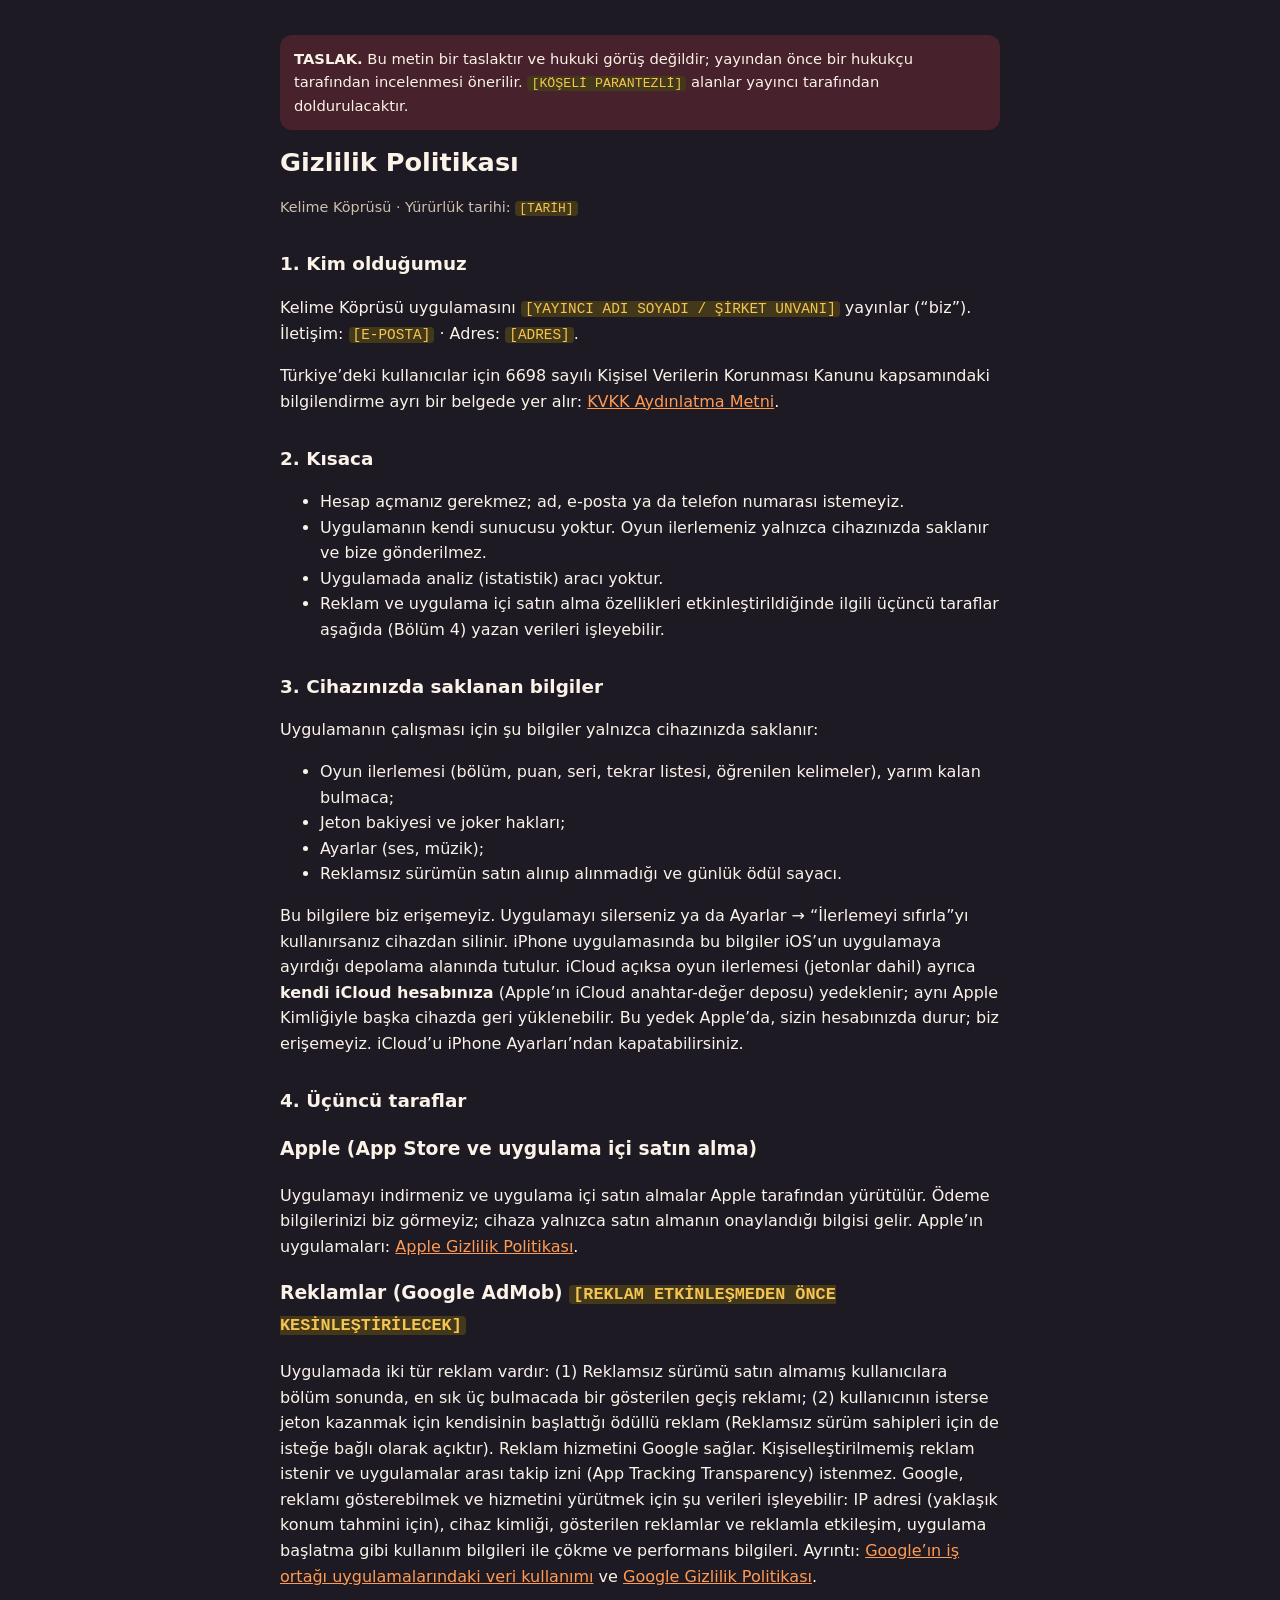
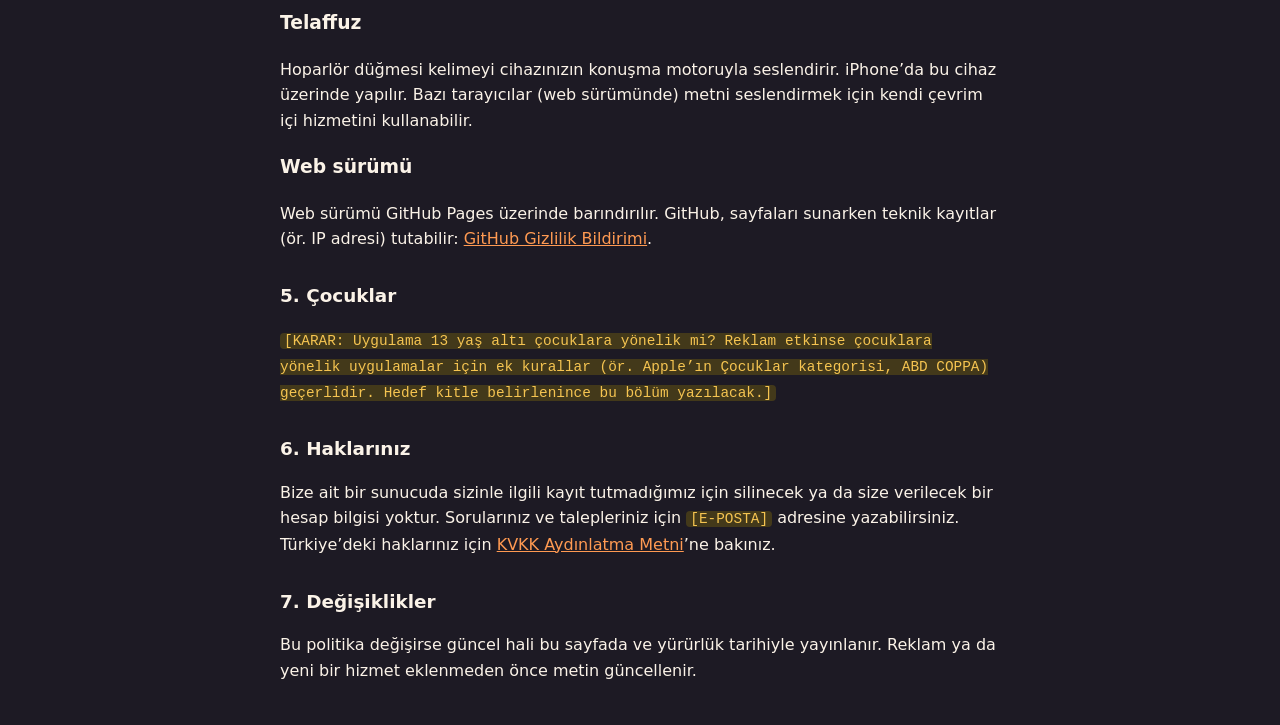
==== yasal/gizlilik.html @ b22318c0 "Test sürümü: gelir modeli taslağı (web'de kapalı), iCloud yedeği, yasal taslaklar (f4cab21)" ====
<!doctype html>
<html lang="tr">
  <head>
    <meta charset="UTF-8" />
    <meta name="viewport" content="width=device-width, initial-scale=1, viewport-fit=cover" />
    <meta name="robots" content="noindex" />
    <title>Gizlilik Politikası · Kelime Köprüsü</title>
    <link rel="stylesheet" href="./yasal.css" />
  </head>
  <body>
    <main>
      <p class="draft">
        <strong>TASLAK.</strong> Bu metin bir taslaktır ve hukuki görüş değildir; yayından önce bir hukukçu tarafından incelenmesi
        önerilir. <span class="ph">[KÖŞELİ PARANTEZLİ]</span> alanlar yayıncı tarafından doldurulacaktır.
      </p>
      <h1>Gizlilik Politikası</h1>
      <p class="muted">Kelime Köprüsü · Yürürlük tarihi: <span class="ph">[TARİH]</span></p>

      <h2>1. Kim olduğumuz</h2>
      <p>
        Kelime Köprüsü uygulamasını <span class="ph">[YAYINCI ADI SOYADI / ŞİRKET UNVANI]</span> yayınlar
        (“biz”). İletişim: <span class="ph">[E-POSTA]</span> · Adres: <span class="ph">[ADRES]</span>.
      </p>
      <p>
        Türkiye’deki kullanıcılar için 6698 sayılı Kişisel Verilerin Korunması Kanunu kapsamındaki bilgilendirme ayrı bir belgede
        yer alır: <a href="./kvkk.html">KVKK Aydınlatma Metni</a>.
      </p>

      <h2>2. Kısaca</h2>
      <ul>
        <li>Hesap açmanız gerekmez; ad, e-posta ya da telefon numarası istemeyiz.</li>
        <li>Uygulamanın kendi sunucusu yoktur. Oyun ilerlemeniz yalnızca cihazınızda saklanır ve bize gönderilmez.</li>
        <li>Uygulamada analiz (istatistik) aracı yoktur.</li>
        <li>
          Reklam ve uygulama içi satın alma özellikleri etkinleştirildiğinde ilgili üçüncü taraflar aşağıda (Bölüm 4) yazan verileri
          işleyebilir.
        </li>
      </ul>

      <h2>3. Cihazınızda saklanan bilgiler</h2>
      <p>Uygulamanın çalışması için şu bilgiler yalnızca cihazınızda saklanır:</p>
      <ul>
        <li>Oyun ilerlemesi (bölüm, puan, seri, tekrar listesi, öğrenilen kelimeler), yarım kalan bulmaca;</li>
        <li>Jeton bakiyesi ve joker hakları;</li>
        <li>Ayarlar (ses, müzik);</li>
        <li>Reklamsız sürümün satın alınıp alınmadığı ve günlük ödül sayacı.</li>
      </ul>
      <p>
        Bu bilgilere biz erişemeyiz. Uygulamayı silerseniz ya da Ayarlar → “İlerlemeyi sıfırla”yı kullanırsanız cihazdan silinir.
        iPhone uygulamasında bu bilgiler iOS’un uygulamaya ayırdığı depolama alanında tutulur. iCloud açıksa oyun ilerlemesi
        (jetonlar dahil) ayrıca <strong>kendi iCloud hesabınıza</strong> (Apple’ın iCloud anahtar-değer deposu) yedeklenir; aynı Apple
        Kimliğiyle başka cihazda geri yüklenebilir. Bu yedek Apple’da, sizin hesabınızda durur; biz erişemeyiz. iCloud’u iPhone
        Ayarları’ndan kapatabilirsiniz.
      </p>

      <h2>4. Üçüncü taraflar</h2>
      <h3>Apple (App Store ve uygulama içi satın alma)</h3>
      <p>
        Uygulamayı indirmeniz ve uygulama içi satın almalar Apple tarafından yürütülür. Ödeme bilgilerinizi biz görmeyiz; cihaza
        yalnızca satın almanın onaylandığı bilgisi gelir. Apple’ın uygulamaları:
        <a href="https://www.apple.com/legal/privacy/" rel="noopener">Apple Gizlilik Politikası</a>.
      </p>
      <h3>Reklamlar (Google AdMob) <span class="ph">[REKLAM ETKİNLEŞMEDEN ÖNCE KESİNLEŞTİRİLECEK]</span></h3>
      <p>
        Uygulamada iki tür reklam vardır: (1) Reklamsız sürümü satın almamış kullanıcılara bölüm sonunda, en sık üç bulmacada
        bir gösterilen geçiş reklamı; (2) kullanıcının isterse jeton kazanmak için kendisinin başlattığı ödüllü reklam (Reklamsız
        sürüm sahipleri için de isteğe bağlı olarak açıktır). Reklam hizmetini Google sağlar. Kişiselleştirilmemiş reklam istenir ve uygulamalar arası takip izni (App Tracking Transparency)
        istenmez. Google, reklamı gösterebilmek ve hizmetini yürütmek için şu verileri işleyebilir: IP adresi (yaklaşık konum
        tahmini için), cihaz kimliği, gösterilen reklamlar ve reklamla etkileşim, uygulama başlatma gibi kullanım bilgileri ile
        çökme ve performans bilgileri. Ayrıntı:
        <a href="https://policies.google.com/technologies/partner-sites" rel="noopener">Google’ın iş ortağı uygulamalarındaki veri kullanımı</a>
        ve <a href="https://policies.google.com/privacy" rel="noopener">Google Gizlilik Politikası</a>.
      </p>
      <h3>Telaffuz</h3>
      <p>
        Hoparlör düğmesi kelimeyi cihazınızın konuşma motoruyla seslendirir. iPhone’da bu cihaz üzerinde yapılır. Bazı tarayıcılar
        (web sürümünde) metni seslendirmek için kendi çevrim içi hizmetini kullanabilir.
      </p>
      <h3>Web sürümü</h3>
      <p>
        Web sürümü GitHub Pages üzerinde barındırılır. GitHub, sayfaları sunarken teknik kayıtlar (ör. IP adresi) tutabilir:
        <a href="https://docs.github.com/site-policy/privacy-policies/github-general-privacy-statement" rel="noopener">GitHub Gizlilik Bildirimi</a>.
      </p>

      <h2>5. Çocuklar</h2>
      <p>
        <span class="ph">[KARAR: Uygulama 13 yaş altı çocuklara yönelik mi? Reklam etkinse çocuklara yönelik uygulamalar için ek
        kurallar (ör. Apple’ın Çocuklar kategorisi, ABD COPPA) geçerlidir. Hedef kitle belirlenince bu bölüm yazılacak.]</span>
      </p>

      <h2>6. Haklarınız</h2>
      <p>
        Bize ait bir sunucuda sizinle ilgili kayıt tutmadığımız için silinecek ya da size verilecek bir hesap bilgisi yoktur.
        Sorularınız ve talepleriniz için <span class="ph">[E-POSTA]</span> adresine yazabilirsiniz. Türkiye’deki haklarınız için
        <a href="./kvkk.html">KVKK Aydınlatma Metni</a>’ne bakınız.
      </p>

      <h2>7. Değişiklikler</h2>
      <p>
        Bu politika değişirse güncel hali bu sayfada ve yürürlük tarihiyle yayınlanır. Reklam ya da yeni bir hizmet eklenmeden önce
        metin güncellenir.
      </p>
    </main>
  </body>
</html>
---- yasal/yasal.css ----
:root {
  color-scheme: dark;
  --bg: #1d1a24;
  --surface: #2a2533;
  --text: #fbf3e8;
  --muted: #cdbfae;
  --accent: #ff9a52;
  --warn-bg: #47212c;
}
html,
body {
  margin: 0;
  background: var(--bg);
  color: var(--text);
  font-family: system-ui, -apple-system, 'Segoe UI', Arial, sans-serif;
  line-height: 1.6;
}
main {
  max-width: 720px;
  margin: 0 auto;
  padding: max(20px, env(safe-area-inset-top)) 16px max(32px, env(safe-area-inset-bottom));
}
h1 {
  font-size: 1.6rem;
  line-height: 1.25;
}
h2 {
  font-size: 1.15rem;
  margin-top: 1.6em;
}
a {
  color: var(--accent);
}
.draft {
  padding: 12px 14px;
  border-radius: 12px;
  background: var(--warn-bg);
  font-size: 0.92rem;
}
.ph {
  padding: 0 4px;
  border-radius: 4px;
  background: #43391a;
  color: #f5c451;
  font-family: ui-monospace, Menlo, Consolas, monospace;
  font-size: 0.9em;
}
.muted {
  color: var(--muted);
  font-size: 0.9rem;
}
table {
  width: 100%;
  border-collapse: collapse;
  font-size: 0.92rem;
}
th,
td {
  text-align: left;
  vertical-align: top;
  padding: 6px 8px;
  border-bottom: 1px solid #463d52;
}
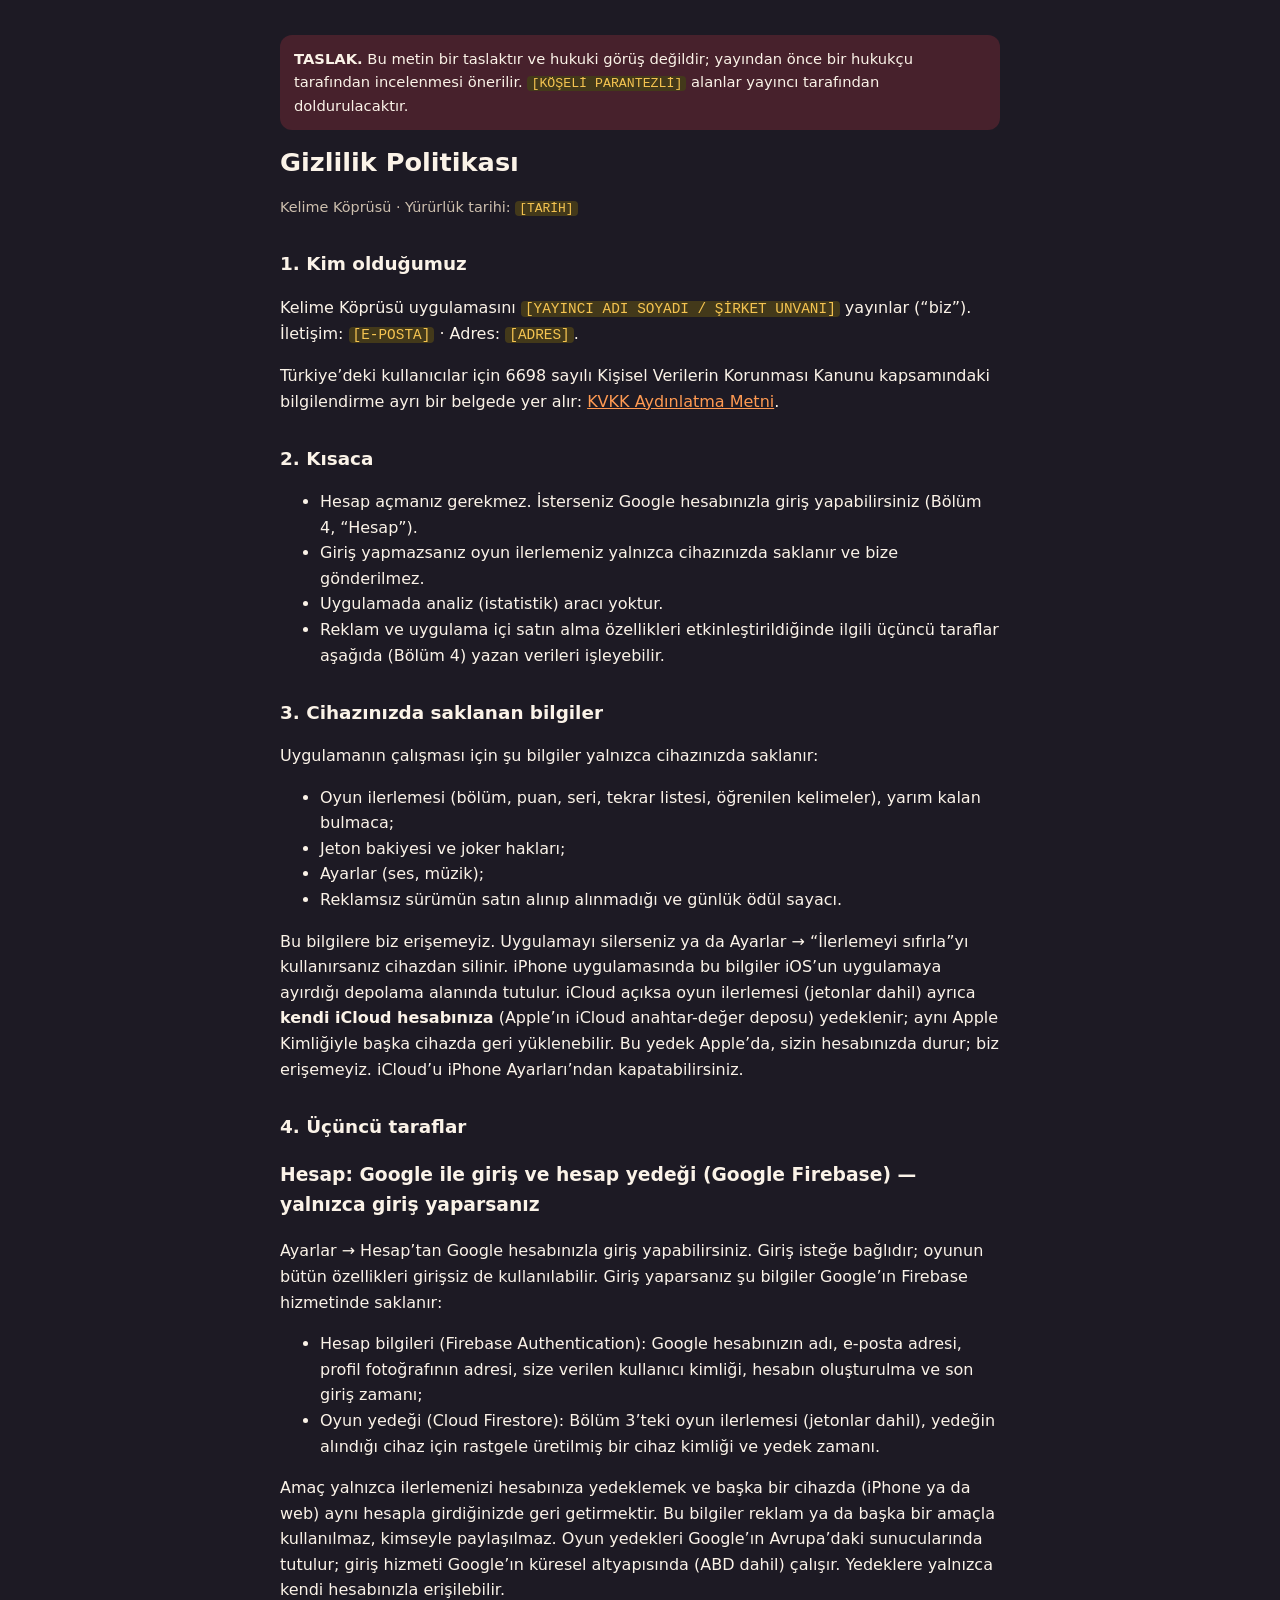
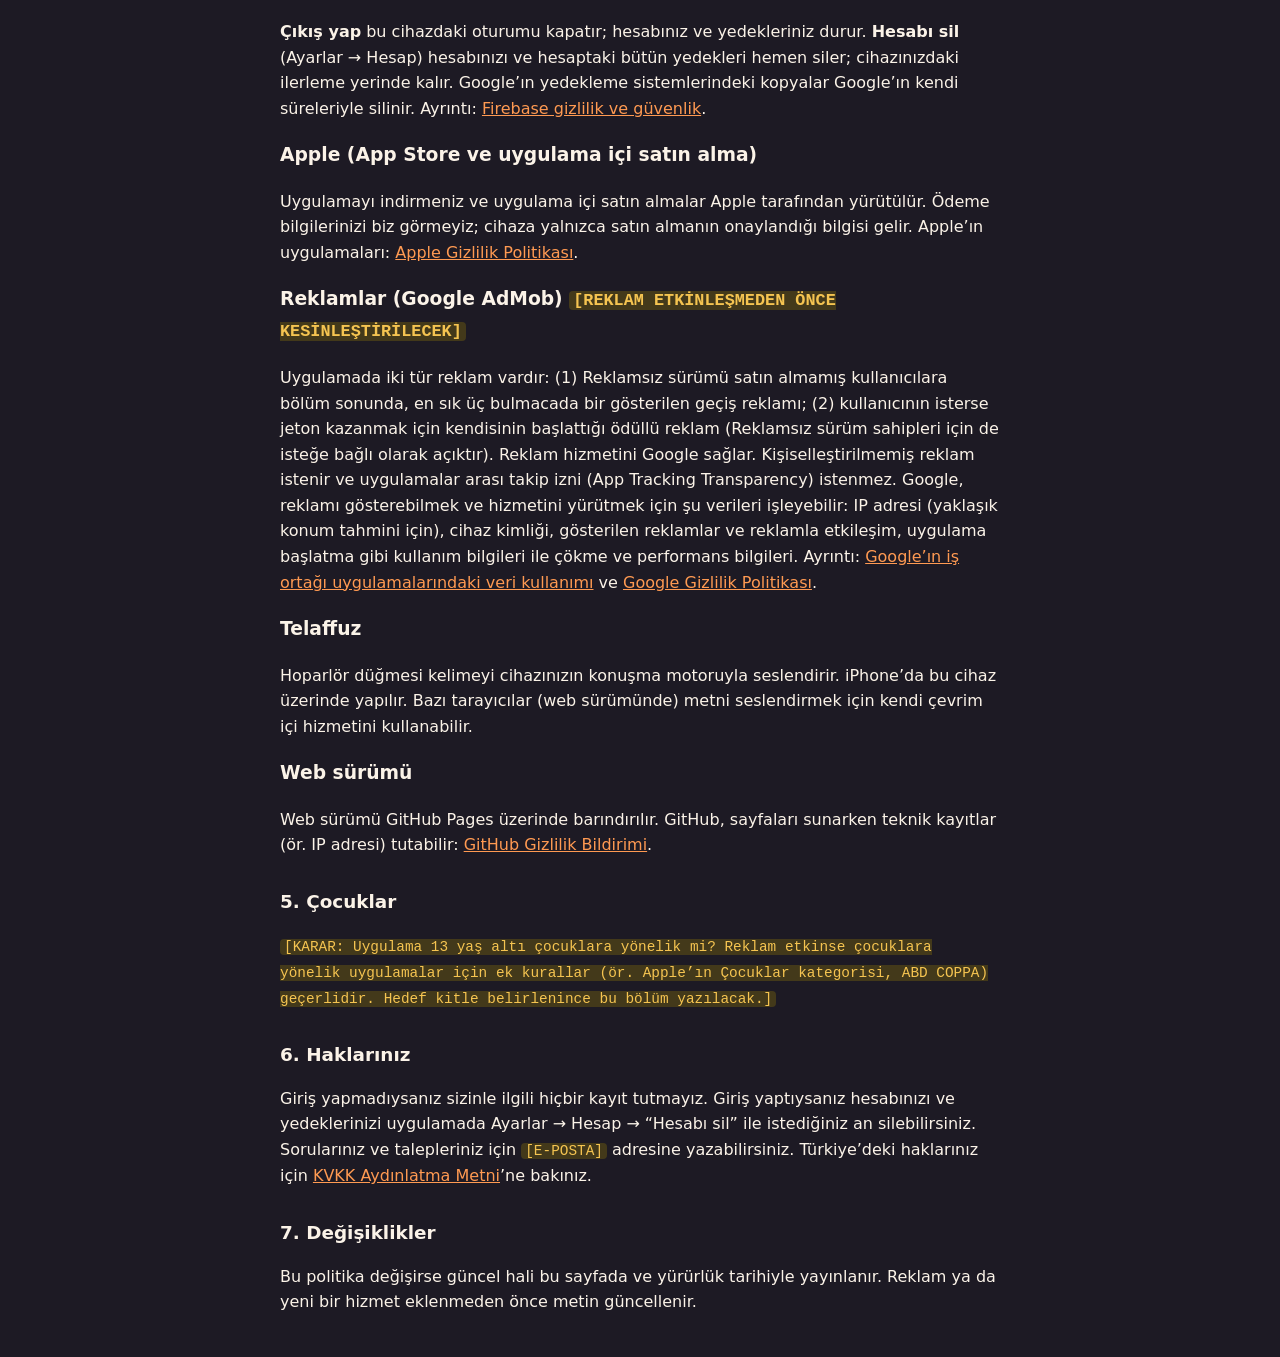
==== commit 7eec54c2: "Test sürümü: Google ile giriş, hesaba yedek, açılış ekranı (be2b868, dal giris-firebase) Co-Authored" ====
--- a/yasal/gizlilik.html
+++ b/yasal/gizlilik.html
@@ -28,8 +28,8 @@
 
       <h2>2. Kısaca</h2>
       <ul>
-        <li>Hesap açmanız gerekmez; ad, e-posta ya da telefon numarası istemeyiz.</li>
-        <li>Uygulamanın kendi sunucusu yoktur. Oyun ilerlemeniz yalnızca cihazınızda saklanır ve bize gönderilmez.</li>
+        <li>Hesap açmanız gerekmez. İsterseniz Google hesabınızla giriş yapabilirsiniz (Bölüm 4, “Hesap”).</li>
+        <li>Giriş yapmazsanız oyun ilerlemeniz yalnızca cihazınızda saklanır ve bize gönderilmez.</li>
         <li>Uygulamada analiz (istatistik) aracı yoktur.</li>
         <li>
           Reklam ve uygulama içi satın alma özellikleri etkinleştirildiğinde ilgili üçüncü taraflar aşağıda (Bölüm 4) yazan verileri
@@ -54,6 +54,29 @@
       </p>
 
       <h2>4. Üçüncü taraflar</h2>
+      <h3>Hesap: Google ile giriş ve hesap yedeği (Google Firebase) — yalnızca giriş yaparsanız</h3>
+      <p>
+        Ayarlar → Hesap’tan Google hesabınızla giriş yapabilirsiniz. Giriş isteğe bağlıdır; oyunun bütün özellikleri girişsiz de
+        kullanılabilir. Giriş yaparsanız şu bilgiler Google’ın Firebase hizmetinde saklanır:
+      </p>
+      <ul>
+        <li>Hesap bilgileri (Firebase Authentication): Google hesabınızın adı, e-posta adresi, profil fotoğrafının adresi, size
+          verilen kullanıcı kimliği, hesabın oluşturulma ve son giriş zamanı;</li>
+        <li>Oyun yedeği (Cloud Firestore): Bölüm 3’teki oyun ilerlemesi (jetonlar dahil), yedeğin alındığı cihaz için rastgele
+          üretilmiş bir cihaz kimliği ve yedek zamanı.</li>
+      </ul>
+      <p>
+        Amaç yalnızca ilerlemenizi hesabınıza yedeklemek ve başka bir cihazda (iPhone ya da web) aynı hesapla girdiğinizde geri
+        getirmektir. Bu bilgiler reklam ya da başka bir amaçla kullanılmaz, kimseyle paylaşılmaz. Oyun yedekleri Google’ın
+        Avrupa’daki sunucularında tutulur; giriş hizmeti Google’ın küresel altyapısında (ABD dahil) çalışır. Yedeklere yalnızca
+        kendi hesabınızla erişilebilir.
+      </p>
+      <p>
+        <strong>Çıkış yap</strong> bu cihazdaki oturumu kapatır; hesabınız ve yedekleriniz durur. <strong>Hesabı sil</strong>
+        (Ayarlar → Hesap) hesabınızı ve hesaptaki bütün yedekleri hemen siler; cihazınızdaki ilerleme yerinde kalır. Google’ın
+        yedekleme sistemlerindeki kopyalar Google’ın kendi süreleriyle silinir. Ayrıntı:
+        <a href="https://firebase.google.com/support/privacy" rel="noopener">Firebase gizlilik ve güvenlik</a>.
+      </p>
       <h3>Apple (App Store ve uygulama içi satın alma)</h3>
       <p>
         Uygulamayı indirmeniz ve uygulama içi satın almalar Apple tarafından yürütülür. Ödeme bilgilerinizi biz görmeyiz; cihaza
@@ -90,8 +113,8 @@
 
       <h2>6. Haklarınız</h2>
       <p>
-        Bize ait bir sunucuda sizinle ilgili kayıt tutmadığımız için silinecek ya da size verilecek bir hesap bilgisi yoktur.
-        Sorularınız ve talepleriniz için <span class="ph">[E-POSTA]</span> adresine yazabilirsiniz. Türkiye’deki haklarınız için
+        Giriş yapmadıysanız sizinle ilgili hiçbir kayıt tutmayız. Giriş yaptıysanız hesabınızı ve yedeklerinizi uygulamada
+        Ayarlar → Hesap → “Hesabı sil” ile istediğiniz an silebilirsiniz. Sorularınız ve talepleriniz için <span class="ph">[E-POSTA]</span> adresine yazabilirsiniz. Türkiye’deki haklarınız için
         <a href="./kvkk.html">KVKK Aydınlatma Metni</a>’ne bakınız.
       </p>
 
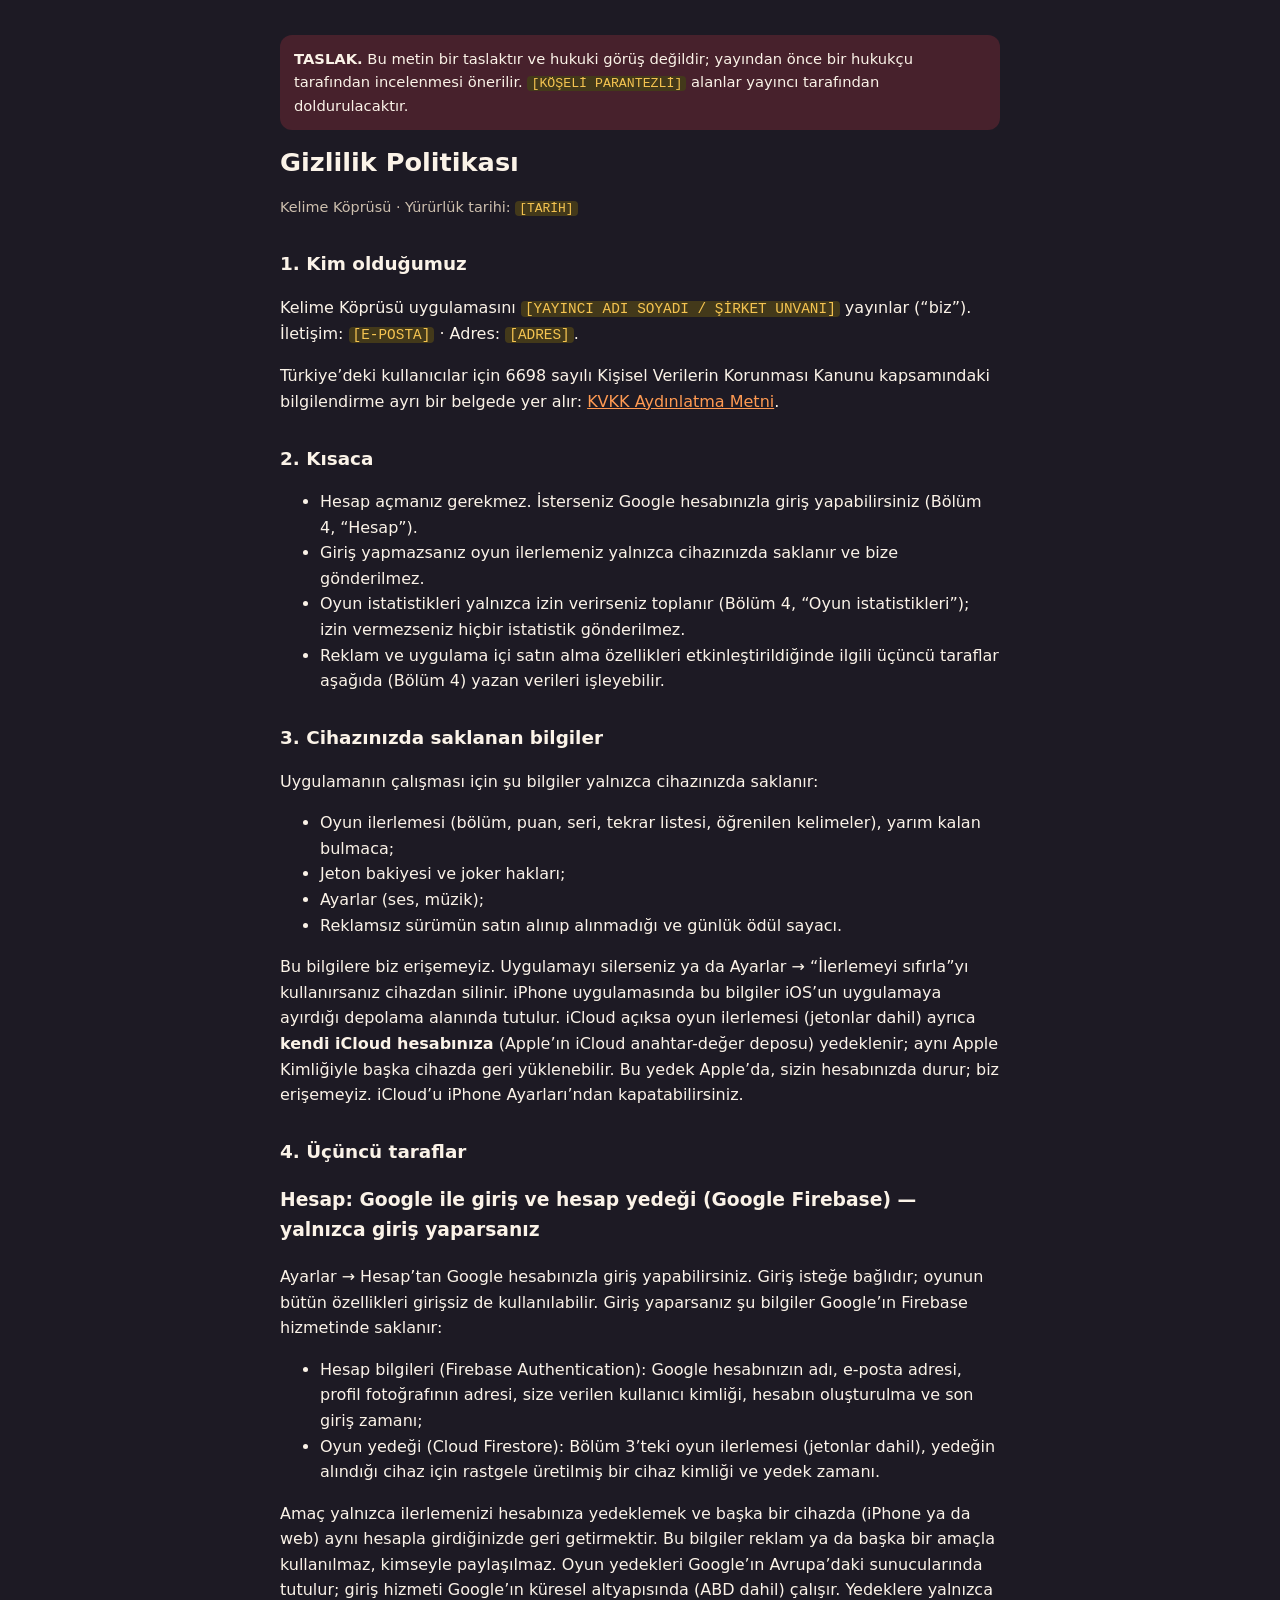
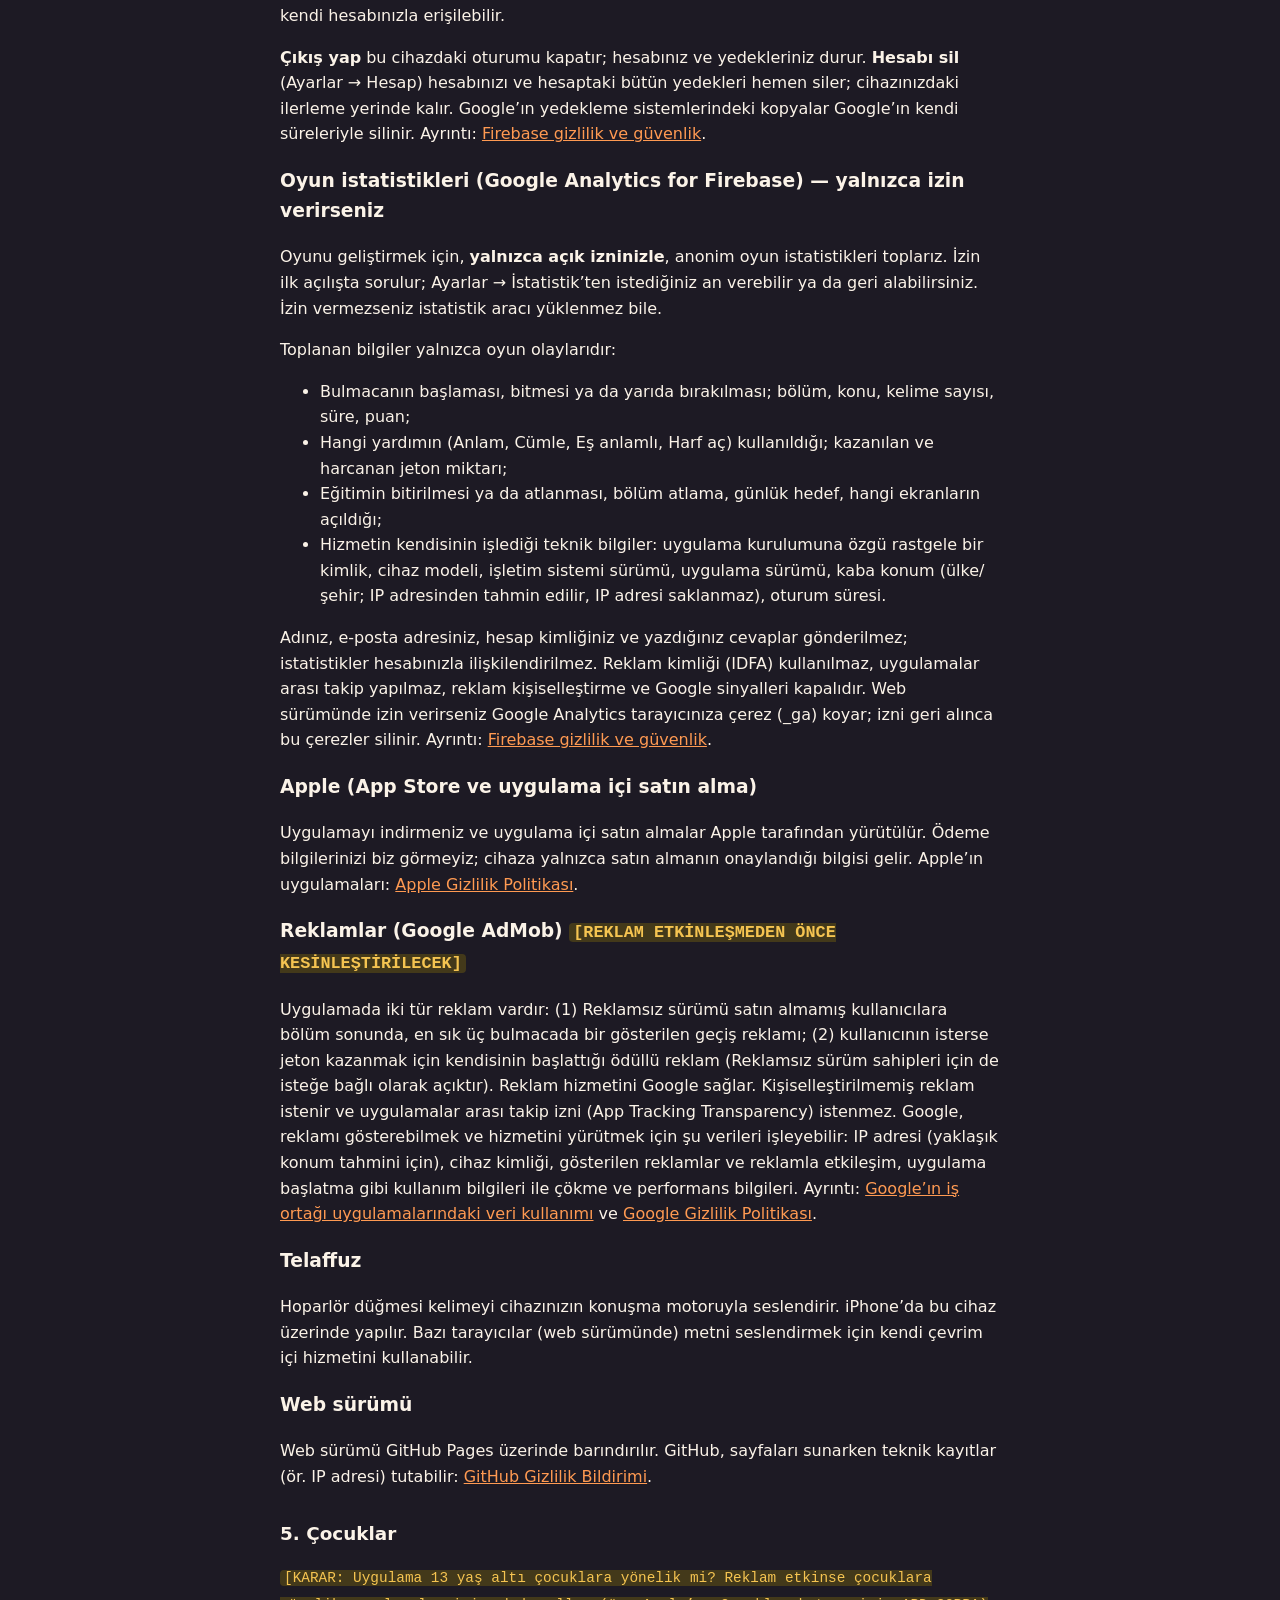
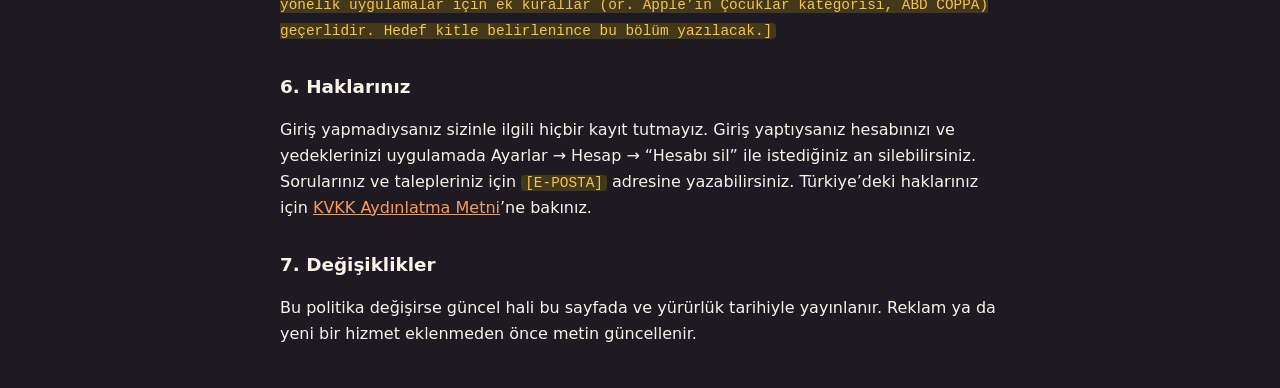
==== commit 75af185c: "Test sürümü: oyun istatistiği yalnızca izinle (470276a, dal istatistik) Co-Authored-By: Claude Opus " ====
--- a/yasal/gizlilik.html
+++ b/yasal/gizlilik.html
@@ -30,7 +30,7 @@
       <ul>
         <li>Hesap açmanız gerekmez. İsterseniz Google hesabınızla giriş yapabilirsiniz (Bölüm 4, “Hesap”).</li>
         <li>Giriş yapmazsanız oyun ilerlemeniz yalnızca cihazınızda saklanır ve bize gönderilmez.</li>
-        <li>Uygulamada analiz (istatistik) aracı yoktur.</li>
+        <li>Oyun istatistikleri yalnızca izin verirseniz toplanır (Bölüm 4, “Oyun istatistikleri”); izin vermezseniz hiçbir istatistik gönderilmez.</li>
         <li>
           Reklam ve uygulama içi satın alma özellikleri etkinleştirildiğinde ilgili üçüncü taraflar aşağıda (Bölüm 4) yazan verileri
           işleyebilir.
@@ -76,6 +76,25 @@
         (Ayarlar → Hesap) hesabınızı ve hesaptaki bütün yedekleri hemen siler; cihazınızdaki ilerleme yerinde kalır. Google’ın
         yedekleme sistemlerindeki kopyalar Google’ın kendi süreleriyle silinir. Ayrıntı:
         <a href="https://firebase.google.com/support/privacy" rel="noopener">Firebase gizlilik ve güvenlik</a>.
+      </p>
+      <h3>Oyun istatistikleri (Google Analytics for Firebase) — yalnızca izin verirseniz</h3>
+      <p>
+        Oyunu geliştirmek için, <strong>yalnızca açık izninizle</strong>, anonim oyun istatistikleri toplarız. İzin ilk açılışta sorulur;
+        Ayarlar → İstatistik’ten istediğiniz an verebilir ya da geri alabilirsiniz. İzin vermezseniz istatistik aracı yüklenmez bile.
+      </p>
+      <p>Toplanan bilgiler yalnızca oyun olaylarıdır:</p>
+      <ul>
+        <li>Bulmacanın başlaması, bitmesi ya da yarıda bırakılması; bölüm, konu, kelime sayısı, süre, puan;</li>
+        <li>Hangi yardımın (Anlam, Cümle, Eş anlamlı, Harf aç) kullanıldığı; kazanılan ve harcanan jeton miktarı;</li>
+        <li>Eğitimin bitirilmesi ya da atlanması, bölüm atlama, günlük hedef, hangi ekranların açıldığı;</li>
+        <li>Hizmetin kendisinin işlediği teknik bilgiler: uygulama kurulumuna özgü rastgele bir kimlik, cihaz modeli, işletim sistemi
+          sürümü, uygulama sürümü, kaba konum (ülke/şehir; IP adresinden tahmin edilir, IP adresi saklanmaz), oturum süresi.</li>
+      </ul>
+      <p>
+        Adınız, e-posta adresiniz, hesap kimliğiniz ve yazdığınız cevaplar gönderilmez; istatistikler hesabınızla ilişkilendirilmez.
+        Reklam kimliği (IDFA) kullanılmaz, uygulamalar arası takip yapılmaz, reklam kişiselleştirme ve Google sinyalleri kapalıdır.
+        Web sürümünde izin verirseniz Google Analytics tarayıcınıza çerez (_ga) koyar; izni geri alınca bu çerezler silinir.
+        Ayrıntı: <a href="https://firebase.google.com/support/privacy" rel="noopener">Firebase gizlilik ve güvenlik</a>.
       </p>
       <h3>Apple (App Store ve uygulama içi satın alma)</h3>
       <p>
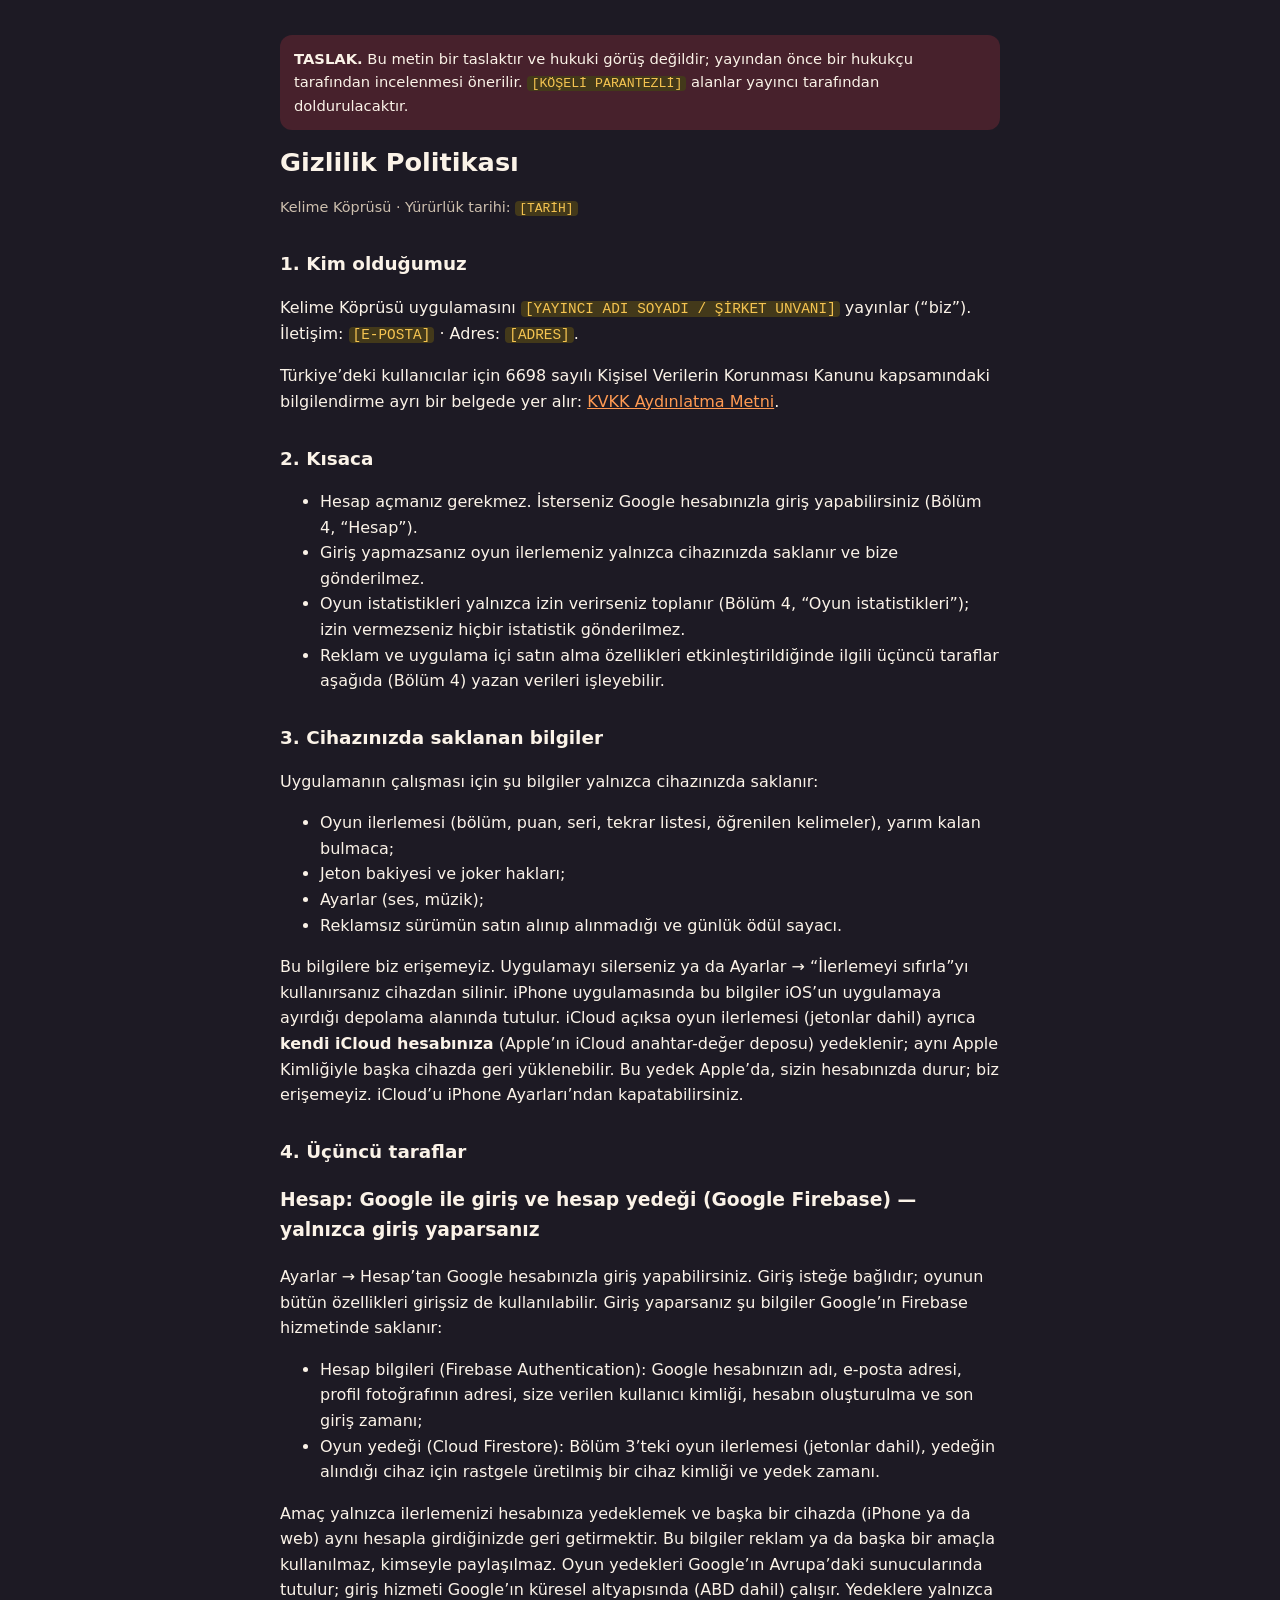
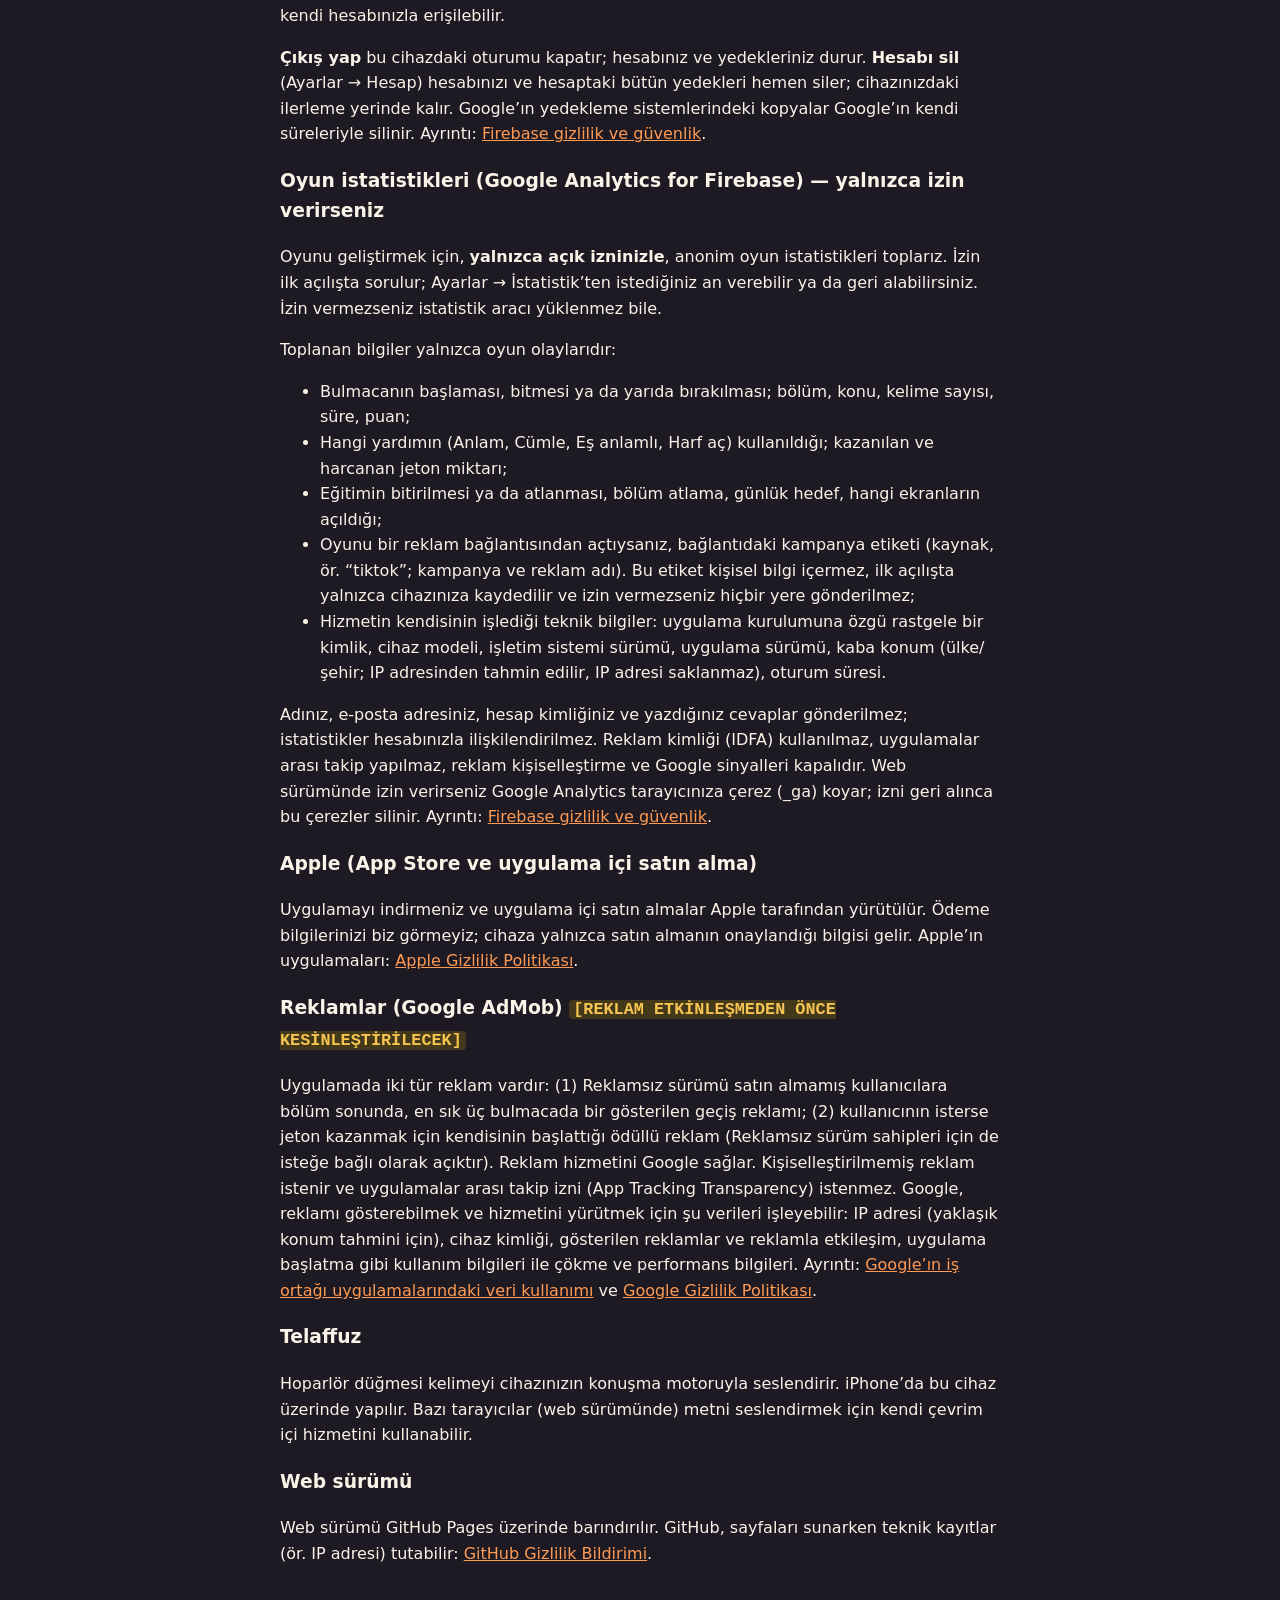
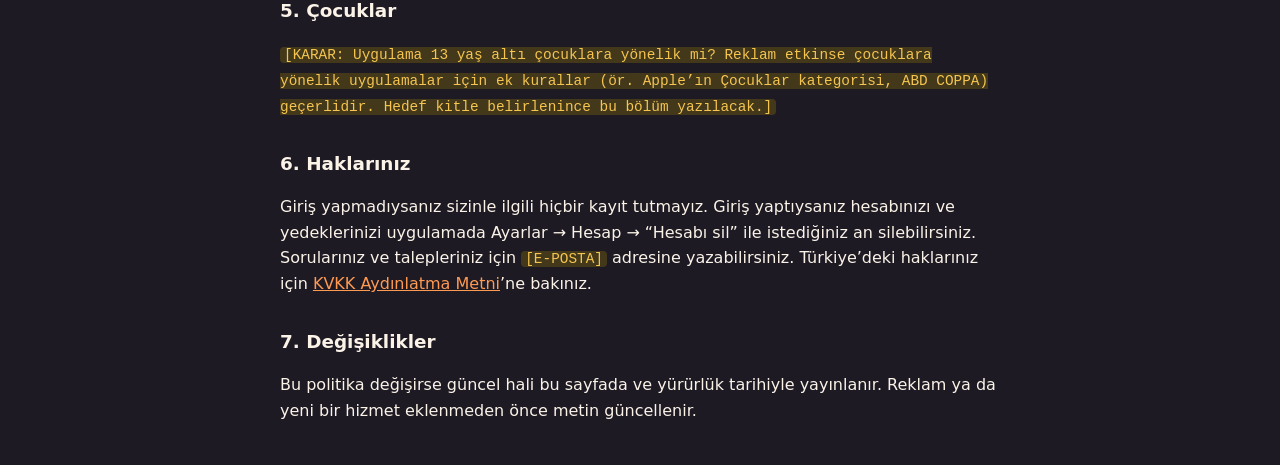
==== commit d67fd821: "Test sürümü: main 4166ad6 (istatistik, Google girişi, reklam kampanyası etiketi) Co-Authored-By: Cla" ====
--- a/yasal/gizlilik.html
+++ b/yasal/gizlilik.html
@@ -87,6 +87,8 @@
         <li>Bulmacanın başlaması, bitmesi ya da yarıda bırakılması; bölüm, konu, kelime sayısı, süre, puan;</li>
         <li>Hangi yardımın (Anlam, Cümle, Eş anlamlı, Harf aç) kullanıldığı; kazanılan ve harcanan jeton miktarı;</li>
         <li>Eğitimin bitirilmesi ya da atlanması, bölüm atlama, günlük hedef, hangi ekranların açıldığı;</li>
+        <li>Oyunu bir reklam bağlantısından açtıysanız, bağlantıdaki kampanya etiketi (kaynak, ör. “tiktok”; kampanya ve reklam adı).
+          Bu etiket kişisel bilgi içermez, ilk açılışta yalnızca cihazınıza kaydedilir ve izin vermezseniz hiçbir yere gönderilmez;</li>
         <li>Hizmetin kendisinin işlediği teknik bilgiler: uygulama kurulumuna özgü rastgele bir kimlik, cihaz modeli, işletim sistemi
           sürümü, uygulama sürümü, kaba konum (ülke/şehir; IP adresinden tahmin edilir, IP adresi saklanmaz), oturum süresi.</li>
       </ul>
